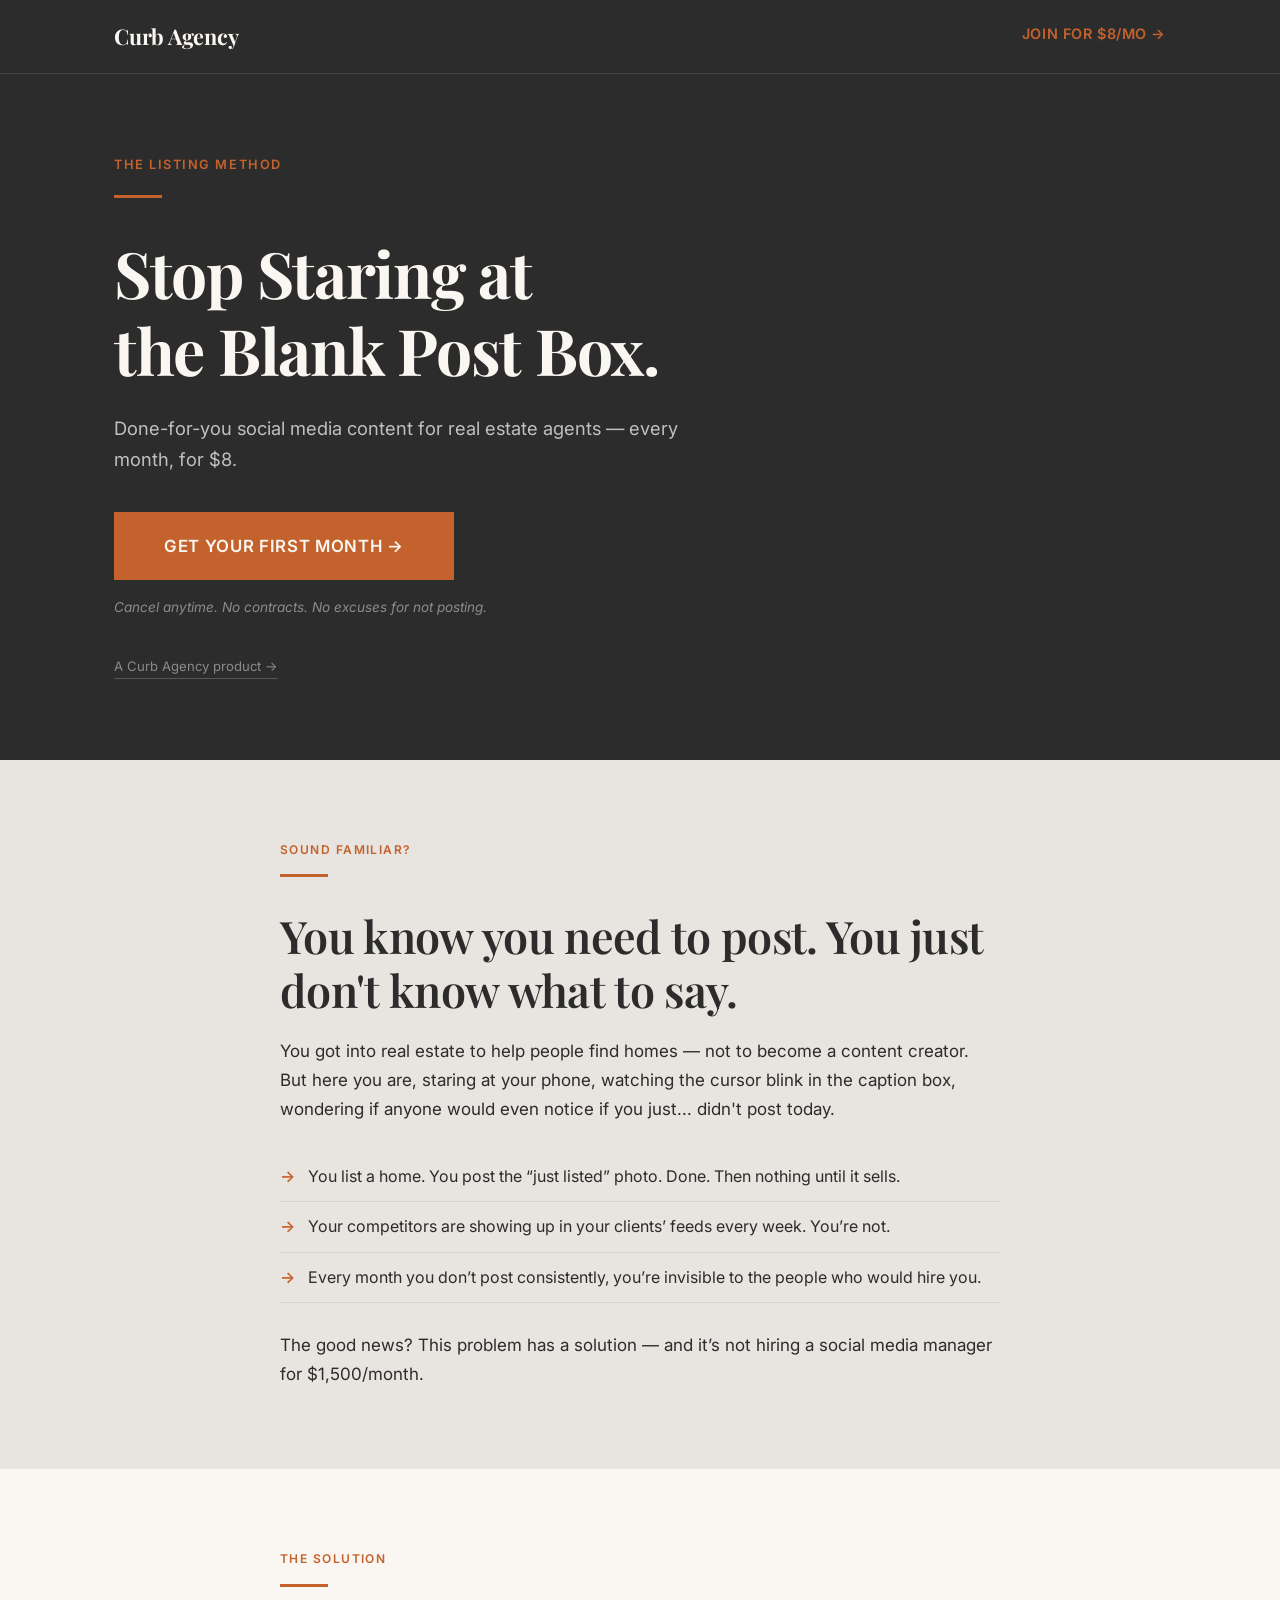
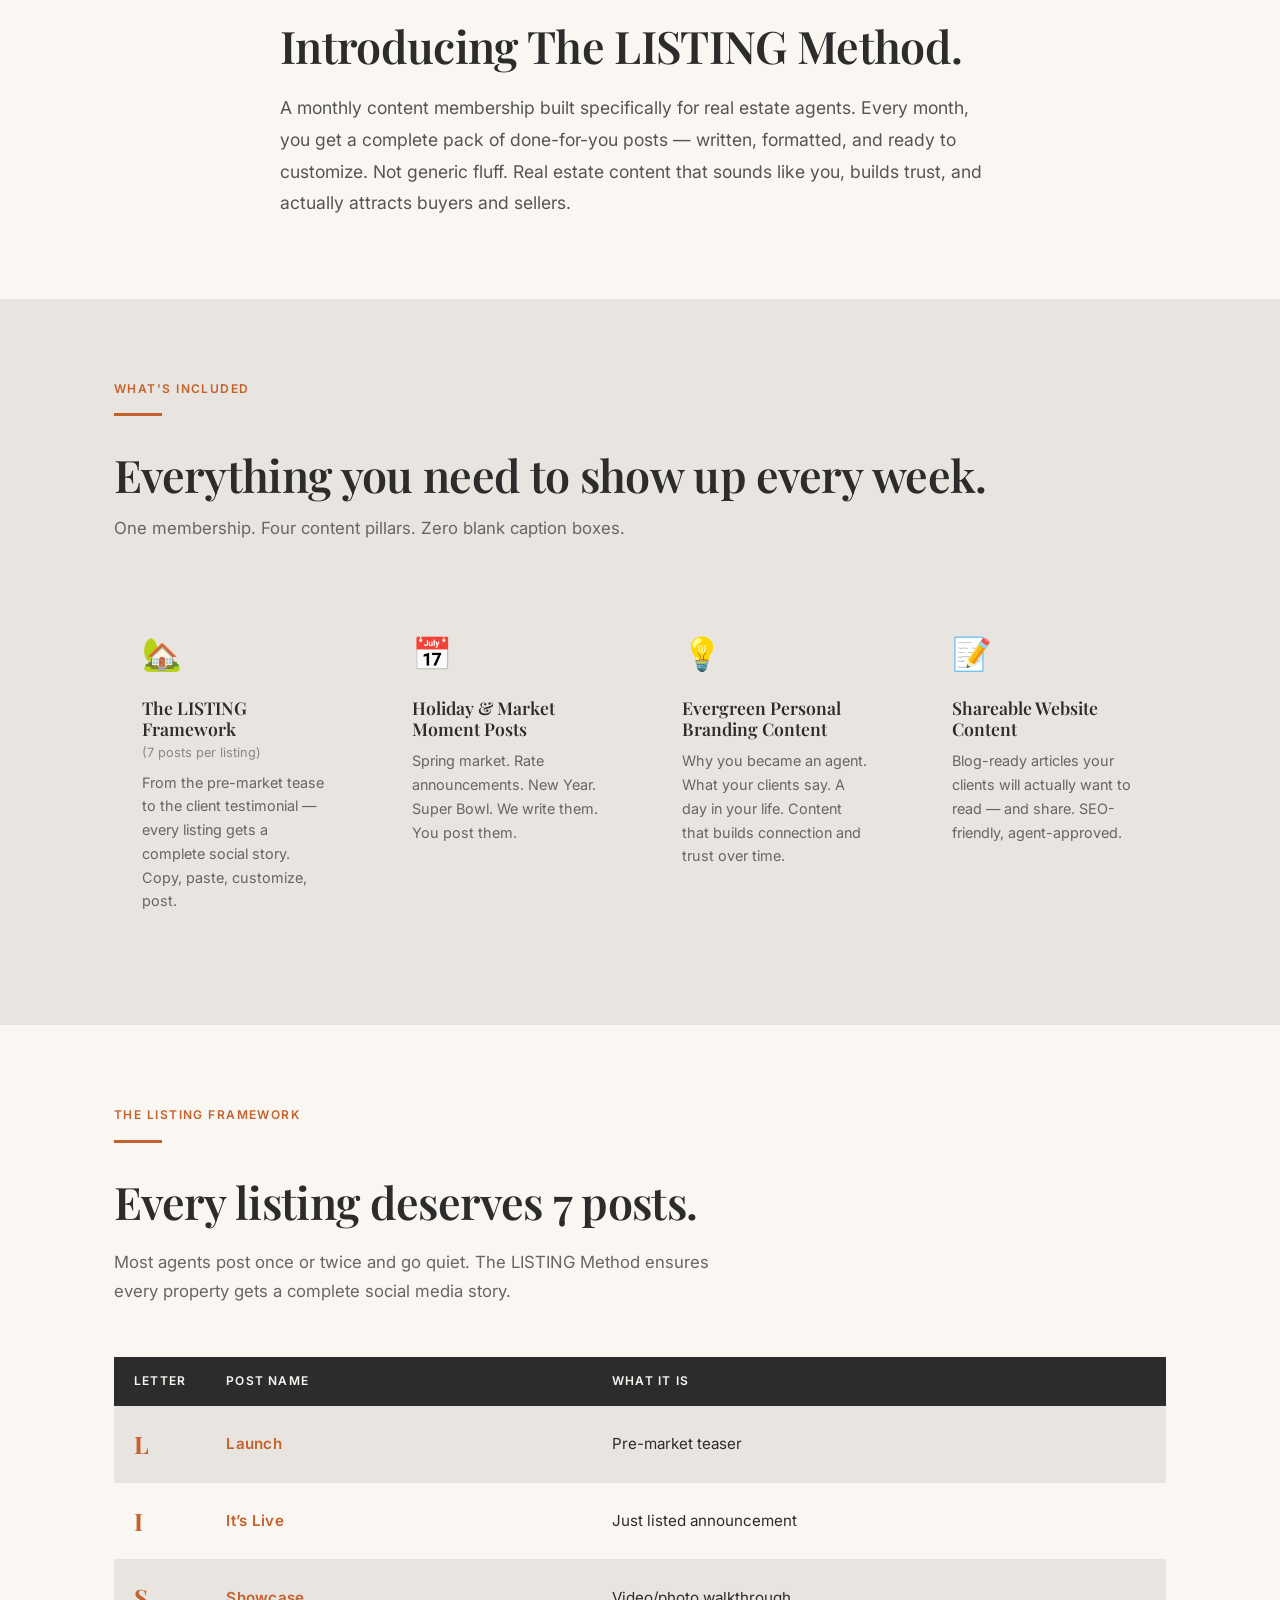
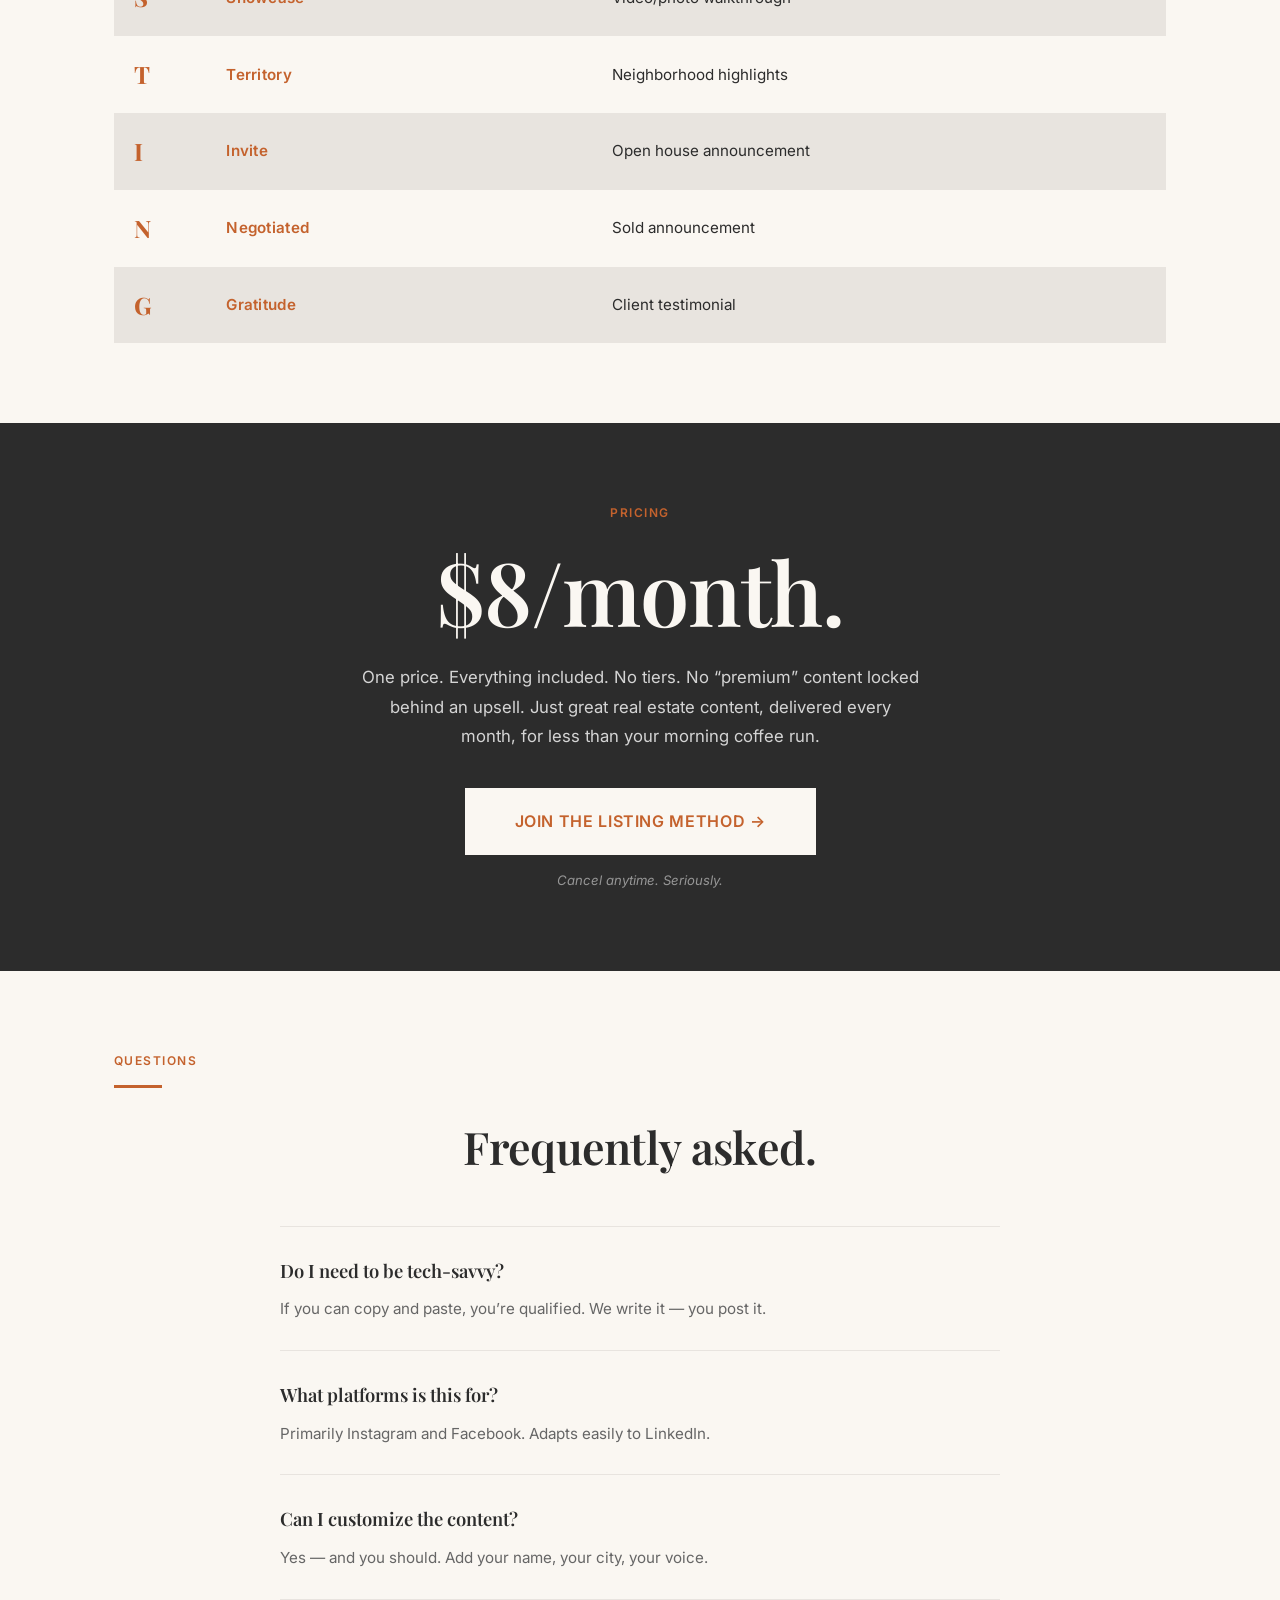
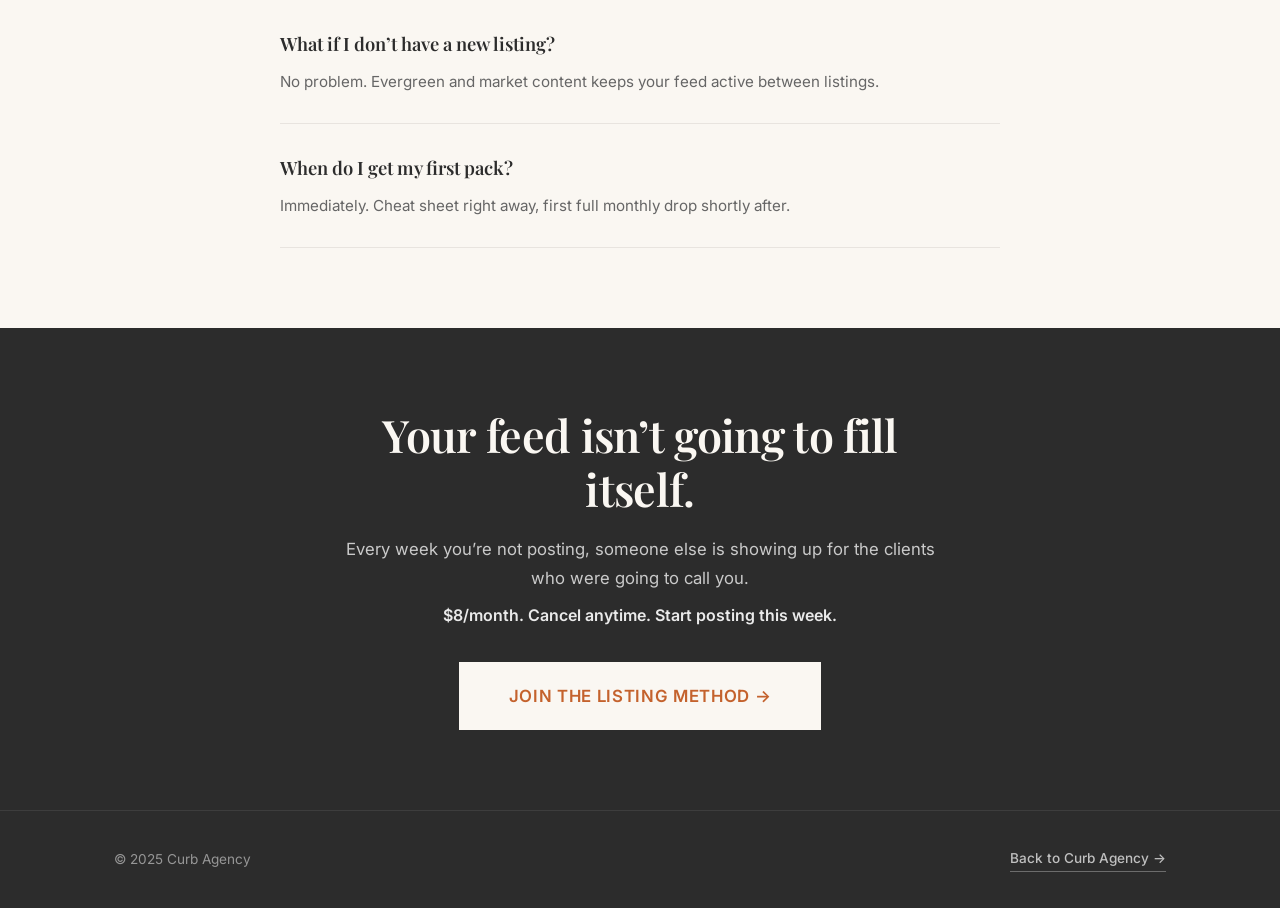
==== listing-method.html @ a420fe9f "Initial site — Curb Agency + The LISTING Method" ====
<!DOCTYPE html>
<html lang="en">
<head>
  <meta charset="UTF-8" />
  <meta name="viewport" content="width=device-width, initial-scale=1.0" />
  <title>The LISTING Method — $8/month Real Estate Content | Curb Agency</title>
  <meta name="description" content="Done-for-you social media content for real estate agents — every month, for $8. 7 posts per listing. Cancel anytime." />
  <link rel="stylesheet" href="styles.css" />
</head>
<body>

  <!-- ── Navigation ── -->
  <nav class="nav nav--dark">
    <div class="container">
      <div class="nav__inner">
        <a href="index.html" class="nav__logo">Curb Agency</a>
        <a href="#join" class="nav__link">Join for $8/mo &rarr;</a>
      </div>
    </div>
  </nav>

  <!-- ── Hero ── -->
  <section class="hero hero--product">
    <div class="container">
      <span class="hero__eyebrow">The LISTING Method</span>
      <div class="accent-line"></div>
      <h1>Stop Staring at<br>the Blank Post Box.</h1>
      <p class="hero__subhead">Done-for-you social media content for real estate agents — every month, for $8.</p>
      <a href="#join" class="btn btn-large">Get Your First Month &rarr;</a>
      <p class="hero__sub-copy">Cancel anytime. No contracts. No excuses for not posting.</p>
      <a href="index.html" class="hero__back-link">A Curb Agency product &rarr;</a>
    </div>
  </section>

  <!-- ── Problem ── -->
  <section class="section section--alt">
    <div class="container">
      <div class="text-container">
        <span class="section__label">Sound Familiar?</span>
        <div class="divider"></div>
        <h2 class="section__heading">You know you need to post. You just don't know what to say.</h2>
        <p>You got into real estate to help people find homes — not to become a content creator. But here you are, staring at your phone, watching the cursor blink in the caption box, wondering if anyone would even notice if you just... didn't post today.</p>

        <ul class="problem-list">
          <li>You list a home. You post the &ldquo;just listed&rdquo; photo. Done. Then nothing until it sells.</li>
          <li>Your competitors are showing up in your clients&rsquo; feeds every week. You&rsquo;re not.</li>
          <li>Every month you don&rsquo;t post consistently, you&rsquo;re invisible to the people who would hire you.</li>
        </ul>

        <p>The good news? This problem has a solution — and it&rsquo;s not hiring a social media manager for $1,500/month.</p>
      </div>
    </div>
  </section>

  <!-- ── Solution ── -->
  <section class="section section--cream">
    <div class="container">
      <div class="text-container">
        <span class="section__label">The Solution</span>
        <div class="divider"></div>
        <h2 class="section__heading">Introducing The LISTING Method.</h2>
        <p style="font-size: 1.1rem; line-height: 1.8; color: #555;">A monthly content membership built specifically for real estate agents. Every month, you get a complete pack of done-for-you posts — written, formatted, and ready to customize. Not generic fluff. Real estate content that sounds like you, builds trust, and actually attracts buyers and sellers.</p>
      </div>
    </div>
  </section>

  <!-- ── What You Get ── -->
  <section class="section section--alt">
    <div class="container">
      <span class="section__label">What's Included</span>
      <div class="divider"></div>
      <h2 class="section__heading" style="margin-bottom: 12px;">Everything you need to show up every week.</h2>
      <p class="section__subhead">One membership. Four content pillars. Zero blank caption boxes.</p>

      <div class="features-grid">
        <div class="feature-card">
          <span class="feature-card__emoji">🏡</span>
          <h3>The LISTING Framework<br><small style="font-family: var(--font-body); font-weight: 400; font-size: 0.8rem; color: #888;">(7 posts per listing)</small></h3>
          <p>From the pre-market tease to the client testimonial — every listing gets a complete social story. Copy, paste, customize, post.</p>
        </div>
        <div class="feature-card">
          <span class="feature-card__emoji">📅</span>
          <h3>Holiday &amp; Market Moment Posts</h3>
          <p>Spring market. Rate announcements. New Year. Super Bowl. We write them. You post them.</p>
        </div>
        <div class="feature-card">
          <span class="feature-card__emoji">💡</span>
          <h3>Evergreen Personal Branding Content</h3>
          <p>Why you became an agent. What your clients say. A day in your life. Content that builds connection and trust over time.</p>
        </div>
        <div class="feature-card">
          <span class="feature-card__emoji">📝</span>
          <h3>Shareable Website Content</h3>
          <p>Blog-ready articles your clients will actually want to read — and share. SEO-friendly, agent-approved.</p>
        </div>
      </div>
    </div>
  </section>

  <!-- ── Framework Table ── -->
  <section class="section section--cream">
    <div class="container">
      <span class="section__label">The LISTING Framework</span>
      <div class="divider"></div>
      <h2 class="section__heading">Every listing deserves 7 posts.</h2>
      <p class="section__subhead">Most agents post once or twice and go quiet. The LISTING Method ensures every property gets a complete social media story.</p>

      <div class="table-wrap">
        <table class="framework-table">
          <thead>
            <tr>
              <th style="width: 64px;">Letter</th>
              <th style="min-width: 160px;">Post Name</th>
              <th>What It Is</th>
            </tr>
          </thead>
          <tbody>
            <tr>
              <td class="td-letter">L</td>
              <td class="td-name">Launch</td>
              <td class="td-desc">Pre-market teaser</td>
            </tr>
            <tr>
              <td class="td-letter">I</td>
              <td class="td-name">It&rsquo;s Live</td>
              <td class="td-desc">Just listed announcement</td>
            </tr>
            <tr>
              <td class="td-letter">S</td>
              <td class="td-name">Showcase</td>
              <td class="td-desc">Video/photo walkthrough</td>
            </tr>
            <tr>
              <td class="td-letter">T</td>
              <td class="td-name">Territory</td>
              <td class="td-desc">Neighborhood highlights</td>
            </tr>
            <tr>
              <td class="td-letter">I</td>
              <td class="td-name">Invite</td>
              <td class="td-desc">Open house announcement</td>
            </tr>
            <tr>
              <td class="td-letter">N</td>
              <td class="td-name">Negotiated</td>
              <td class="td-desc">Sold announcement</td>
            </tr>
            <tr>
              <td class="td-letter">G</td>
              <td class="td-name">Gratitude</td>
              <td class="td-desc">Client testimonial</td>
            </tr>
          </tbody>
        </table>
      </div>
    </div>
  </section>

  <!-- ── Pricing ── -->
  <section class="section section--dark" id="join">
    <div class="container">
      <div class="pricing-block">
        <span class="section__label" style="color: var(--terracotta);">Pricing</span>
        <h2>$8/month.</h2>
        <p>One price. Everything included. No tiers. No &ldquo;premium&rdquo; content locked behind an upsell. Just great real estate content, delivered every month, for less than your morning coffee run.</p>
        <a href="#" class="btn btn-large">Join The LISTING Method &rarr;</a>
        <span class="pricing__sub">Cancel anytime. Seriously.</span>
      </div>
    </div>
  </section>

  <!-- ── FAQ ── -->
  <section class="section section--cream">
    <div class="container">
      <span class="section__label">Questions</span>
      <div class="divider"></div>
      <h2 class="section__heading" style="text-align: center; margin-bottom: 52px;">Frequently asked.</h2>

      <ul class="faq-list">
        <li class="faq-item">
          <p class="faq-question">Do I need to be tech-savvy?</p>
          <p class="faq-answer">If you can copy and paste, you&rsquo;re qualified. We write it — you post it.</p>
        </li>
        <li class="faq-item">
          <p class="faq-question">What platforms is this for?</p>
          <p class="faq-answer">Primarily Instagram and Facebook. Adapts easily to LinkedIn.</p>
        </li>
        <li class="faq-item">
          <p class="faq-question">Can I customize the content?</p>
          <p class="faq-answer">Yes — and you should. Add your name, your city, your voice.</p>
        </li>
        <li class="faq-item">
          <p class="faq-question">What if I don&rsquo;t have a new listing?</p>
          <p class="faq-answer">No problem. Evergreen and market content keeps your feed active between listings.</p>
        </li>
        <li class="faq-item">
          <p class="faq-question">When do I get my first pack?</p>
          <p class="faq-answer">Immediately. Cheat sheet right away, first full monthly drop shortly after.</p>
        </li>
      </ul>
    </div>
  </section>

  <!-- ── Final CTA ── -->
  <section class="section section--dark">
    <div class="container">
      <div class="final-cta">
        <h2>Your feed isn&rsquo;t going to fill itself.</h2>
        <p>Every week you&rsquo;re not posting, someone else is showing up for the clients who were going to call you.</p>
        <p class="price-line">$8/month. Cancel anytime. Start posting this week.</p>
        <a href="#join" class="btn btn-large">Join The LISTING Method &rarr;</a>
      </div>
    </div>
  </section>

  <!-- ── Footer ── -->
  <footer class="footer">
    <div class="container">
      <div class="footer__inner">
        <p>&copy; 2025 Curb Agency</p>
        <a href="index.html">Back to Curb Agency &rarr;</a>
      </div>
    </div>
  </footer>

</body>
</html>
---- styles.css ----
/* ============================================================
   CURB AGENCY — Shared Stylesheet
   Fonts: Playfair Display (headings) + Inter (body)
   ============================================================ */

@import url('https://fonts.googleapis.com/css2?family=Playfair+Display:ital,wght@0,400;0,600;0,700;1,400&family=Inter:wght@300;400;500;600&display=swap');

/* ── Reset & Base ── */
*, *::before, *::after {
  box-sizing: border-box;
  margin: 0;
  padding: 0;
}

:root {
  --terracotta: #C4622D;
  --cream: #FAF7F2;
  --charcoal: #2C2C2C;
  --light-gray: #E8E4DF;
  --terracotta-dark: #a8511f;

  --font-heading: 'Playfair Display', Georgia, serif;
  --font-body: 'Inter', system-ui, sans-serif;

  --section-pad-desktop: 80px;
  --section-pad-mobile: 48px;

  --max-width: 1100px;
  --text-width: 720px;
}

html {
  scroll-behavior: smooth;
}

body {
  font-family: var(--font-body);
  background-color: var(--cream);
  color: var(--charcoal);
  line-height: 1.7;
  font-size: 17px;
  -webkit-font-smoothing: antialiased;
}

img {
  max-width: 100%;
  display: block;
}

a {
  color: var(--terracotta);
  text-decoration: none;
}

a:hover {
  text-decoration: underline;
}

/* ── Layout Utilities ── */
.container {
  width: 100%;
  max-width: var(--max-width);
  margin: 0 auto;
  padding: 0 24px;
}

.text-container {
  max-width: var(--text-width);
  margin: 0 auto;
}

/* ── Typography ── */
h1, h2, h3, h4 {
  font-family: var(--font-heading);
  color: var(--charcoal);
  line-height: 1.2;
}

h1 {
  font-size: clamp(2.4rem, 5vw, 4rem);
  font-weight: 700;
  letter-spacing: -0.02em;
}

h2 {
  font-size: clamp(1.8rem, 3.5vw, 2.8rem);
  font-weight: 600;
  letter-spacing: -0.015em;
}

h3 {
  font-size: 1.25rem;
  font-weight: 600;
  font-family: var(--font-heading);
}

p {
  margin-bottom: 1rem;
  color: var(--charcoal);
}

p:last-child {
  margin-bottom: 0;
}

/* ── Buttons ── */
.btn {
  display: inline-block;
  font-family: var(--font-body);
  font-size: 0.95rem;
  font-weight: 600;
  letter-spacing: 0.04em;
  text-transform: uppercase;
  background-color: var(--terracotta);
  color: var(--cream);
  padding: 14px 32px;
  border-radius: 0;
  border: 2px solid var(--terracotta);
  cursor: pointer;
  transition: background-color 0.2s ease, color 0.2s ease;
  text-decoration: none;
}

.btn:hover {
  background-color: var(--terracotta-dark);
  border-color: var(--terracotta-dark);
  text-decoration: none;
  color: var(--cream);
}

.btn-outline {
  background-color: transparent;
  color: var(--terracotta);
  border: 2px solid var(--terracotta);
}

.btn-outline:hover {
  background-color: var(--terracotta);
  color: var(--cream);
}

.btn-large {
  font-size: 1.05rem;
  padding: 18px 48px;
}

/* ── Navigation ── */
.nav {
  position: sticky;
  top: 0;
  z-index: 100;
  background-color: var(--cream);
  border-bottom: 1px solid var(--light-gray);
  padding: 18px 0;
}

.nav__inner {
  display: flex;
  align-items: center;
  justify-content: space-between;
}

.nav__logo {
  font-family: var(--font-heading);
  font-size: 1.35rem;
  font-weight: 700;
  color: var(--charcoal);
  letter-spacing: -0.01em;
  text-decoration: none;
}

.nav__logo:hover {
  color: var(--terracotta);
  text-decoration: none;
}

.nav__link {
  font-family: var(--font-body);
  font-size: 0.9rem;
  font-weight: 600;
  letter-spacing: 0.04em;
  text-transform: uppercase;
  color: var(--terracotta);
  text-decoration: none;
  border-bottom: 2px solid transparent;
  padding-bottom: 2px;
  transition: border-color 0.2s;
}

.nav__link:hover {
  border-color: var(--terracotta);
  text-decoration: none;
}

/* ── Hero ── */
.hero {
  background-color: var(--cream);
  padding: var(--section-pad-desktop) 0;
  border-bottom: 1px solid var(--light-gray);
}

.hero__eyebrow {
  font-family: var(--font-body);
  font-size: 0.8rem;
  font-weight: 600;
  letter-spacing: 0.12em;
  text-transform: uppercase;
  color: var(--terracotta);
  margin-bottom: 20px;
  display: block;
}

.hero h1 {
  margin-bottom: 24px;
}

.hero__subhead {
  font-size: 1.15rem;
  line-height: 1.7;
  color: #555;
  max-width: 580px;
  margin-bottom: 36px;
}

.hero__sub-copy {
  font-size: 0.85rem;
  color: #888;
  margin-top: 16px;
  font-style: italic;
}

/* ── Sections ── */
.section {
  padding: var(--section-pad-desktop) 0;
}

.section--alt {
  background-color: var(--light-gray);
}

.section--dark {
  background-color: var(--charcoal);
  color: var(--cream);
}

.section--dark h2,
.section--dark h3,
.section--dark p {
  color: var(--cream);
}

.section--cream {
  background-color: var(--cream);
}

.section__label {
  font-family: var(--font-body);
  font-size: 0.75rem;
  font-weight: 600;
  letter-spacing: 0.12em;
  text-transform: uppercase;
  color: var(--terracotta);
  margin-bottom: 14px;
  display: block;
}

.section__heading {
  margin-bottom: 20px;
}

.section__subhead {
  font-size: 1.05rem;
  color: #666;
  max-width: 600px;
  margin-bottom: 52px;
  line-height: 1.7;
}

.section--dark .section__subhead {
  color: rgba(255,255,255,0.7);
}

/* ── Product Card ── */
.products-grid {
  display: grid;
  grid-template-columns: repeat(auto-fit, minmax(300px, 1fr));
  gap: 32px;
  margin-top: 52px;
}

.product-card {
  background-color: var(--cream);
  border: 1px solid var(--light-gray);
  padding: 40px 36px;
  transition: transform 0.2s ease, box-shadow 0.2s ease;
}

.product-card:hover {
  transform: translateY(-3px);
  box-shadow: 0 12px 40px rgba(0,0,0,0.08);
}

.section--alt .product-card {
  background-color: white;
}

.product-card__label {
  font-size: 0.75rem;
  font-weight: 600;
  letter-spacing: 0.1em;
  text-transform: uppercase;
  color: var(--terracotta);
  margin-bottom: 14px;
  display: block;
}

.product-card h3 {
  font-size: 1.5rem;
  margin-bottom: 14px;
}

.product-card p {
  font-size: 0.95rem;
  color: #666;
  margin-bottom: 28px;
  line-height: 1.7;
}

/* ── About / Why ── */
.about__body {
  font-size: 1.1rem;
  line-height: 1.8;
  max-width: 640px;
  color: #555;
}

/* ── Feature Cards ── */
.features-grid {
  display: grid;
  grid-template-columns: repeat(auto-fit, minmax(240px, 1fr));
  gap: 28px;
  margin-top: 0;
}

.feature-card {
  background-color: var(--light-gray);
  padding: 32px 28px;
}

.feature-card__emoji {
  font-size: 2rem;
  margin-bottom: 16px;
  display: block;
}

.feature-card h3 {
  font-size: 1.1rem;
  margin-bottom: 10px;
  font-family: var(--font-heading);
}

.feature-card p {
  font-size: 0.9rem;
  color: #666;
  line-height: 1.65;
}

/* ── Framework Table ── */
.framework-table {
  width: 100%;
  border-collapse: collapse;
  margin-top: 0;
  font-family: var(--font-body);
}

.framework-table thead th {
  font-size: 0.75rem;
  font-weight: 600;
  letter-spacing: 0.1em;
  text-transform: uppercase;
  padding: 14px 20px;
  text-align: left;
  background-color: var(--charcoal);
  color: var(--cream);
}

.framework-table tbody tr:nth-child(odd) {
  background-color: var(--light-gray);
}

.framework-table tbody tr:nth-child(even) {
  background-color: var(--cream);
}

.framework-table td {
  padding: 18px 20px;
  vertical-align: middle;
}

.framework-table .td-letter {
  font-family: var(--font-heading);
  font-size: 1.5rem;
  font-weight: 700;
  color: var(--terracotta);
  width: 60px;
  min-width: 60px;
}

.framework-table .td-name {
  font-weight: 600;
  color: var(--terracotta);
  font-size: 0.95rem;
  letter-spacing: 0.02em;
  min-width: 160px;
  padding-right: 12px;
}

.framework-table .td-desc {
  color: var(--charcoal);
  font-size: 0.95rem;
}

/* ── Pricing ── */
.pricing-block {
  text-align: center;
  max-width: 560px;
  margin: 0 auto;
}

.pricing-block h2 {
  font-size: clamp(3rem, 8vw, 5.5rem);
  color: var(--cream);
  margin-bottom: 20px;
}

.pricing-block p {
  font-size: 1.05rem;
  color: rgba(255,255,255,0.8);
  margin-bottom: 36px;
  line-height: 1.75;
}

.pricing-block .btn {
  background-color: var(--cream);
  color: var(--terracotta);
  border-color: var(--cream);
  font-size: 1rem;
}

.pricing-block .btn:hover {
  background-color: var(--light-gray);
  border-color: var(--light-gray);
  color: var(--terracotta);
}

.pricing__sub {
  display: block;
  font-size: 0.82rem;
  color: rgba(255,255,255,0.5);
  margin-top: 14px;
  font-style: italic;
}

/* ── FAQ ── */
.faq-list {
  list-style: none;
  max-width: var(--text-width);
  margin: 0 auto;
}

.faq-item {
  border-top: 1px solid var(--light-gray);
  padding: 28px 0;
}

.faq-item:last-child {
  border-bottom: 1px solid var(--light-gray);
}

.faq-question {
  font-family: var(--font-heading);
  font-size: 1.15rem;
  font-weight: 600;
  color: var(--charcoal);
  margin-bottom: 10px;
}

.faq-answer {
  font-size: 0.95rem;
  color: #666;
  line-height: 1.7;
}

/* ── Problem Section ── */
.problem-list {
  list-style: none;
  margin: 28px 0 28px 0;
}

.problem-list li {
  padding: 12px 0 12px 28px;
  position: relative;
  font-size: 1rem;
  color: var(--charcoal);
  border-bottom: 1px solid rgba(255,255,255,0.15);
  line-height: 1.6;
}

.section--alt .problem-list li {
  border-bottom-color: rgba(0,0,0,0.08);
}

.problem-list li::before {
  content: "→";
  position: absolute;
  left: 0;
  color: var(--terracotta);
  font-weight: 600;
}

/* ── Final CTA ── */
.final-cta {
  text-align: center;
  max-width: 600px;
  margin: 0 auto;
}

.final-cta h2 {
  color: var(--cream);
  margin-bottom: 20px;
}

.final-cta p {
  color: rgba(255,255,255,0.75);
  font-size: 1.05rem;
  margin-bottom: 10px;
  line-height: 1.7;
}

.final-cta .price-line {
  font-weight: 600;
  color: rgba(255,255,255,0.9);
  font-size: 1rem;
  margin-bottom: 32px;
}

.final-cta .btn {
  background-color: var(--cream);
  color: var(--terracotta);
  border-color: var(--cream);
}

.final-cta .btn:hover {
  background-color: var(--light-gray);
  border-color: var(--light-gray);
  color: var(--terracotta);
}

/* ── Footer ── */
.footer {
  background-color: var(--charcoal);
  color: rgba(255,255,255,0.6);
  padding: 36px 0;
  border-top: 1px solid rgba(255,255,255,0.08);
}

.footer__inner {
  display: flex;
  align-items: center;
  justify-content: space-between;
  flex-wrap: wrap;
  gap: 12px;
}

.footer p {
  font-size: 0.85rem;
  color: rgba(255,255,255,0.5);
  margin: 0;
}

.footer a {
  font-size: 0.85rem;
  color: rgba(255,255,255,0.7);
  font-weight: 500;
  text-decoration: none;
  border-bottom: 1px solid rgba(255,255,255,0.3);
  padding-bottom: 1px;
  transition: color 0.2s, border-color 0.2s;
}

.footer a:hover {
  color: var(--cream);
  border-color: var(--cream);
  text-decoration: none;
}

/* ── Hero accent line ── */
.accent-line {
  display: inline-block;
  width: 48px;
  height: 3px;
  background-color: var(--terracotta);
  margin-bottom: 28px;
}

/* ── Divider ── */
.divider {
  width: 48px;
  height: 3px;
  background-color: var(--terracotta);
  margin: 0 0 32px 0;
}

.divider--center {
  margin: 0 auto 32px auto;
}

/* ── Subpage hero variant ── */
.hero--product {
  background-color: var(--charcoal);
  border-bottom: none;
}

.hero--product h1 {
  color: var(--cream);
}

.hero--product .hero__subhead {
  color: rgba(255,255,255,0.7);
}

.hero--product .hero__eyebrow {
  color: var(--terracotta);
}

.hero--product .hero__sub-copy {
  color: rgba(255,255,255,0.45);
}

.hero--product .hero__back-link {
  font-size: 0.82rem;
  color: rgba(255,255,255,0.45);
  text-decoration: none;
  margin-top: 20px;
  display: inline-block;
  border-bottom: 1px solid rgba(255,255,255,0.2);
  padding-bottom: 1px;
}

.hero--product .hero__back-link:hover {
  color: rgba(255,255,255,0.8);
  text-decoration: none;
}

/* ── Nav variant for dark pages ── */
.nav--dark {
  background-color: var(--charcoal);
  border-bottom-color: rgba(255,255,255,0.1);
}

.nav--dark .nav__logo {
  color: var(--cream);
}

.nav--dark .nav__logo:hover {
  color: var(--terracotta);
}

.nav--dark .nav__link {
  color: var(--terracotta);
}

/* ── Table wrap for mobile ── */
.table-wrap {
  overflow-x: auto;
  -webkit-overflow-scrolling: touch;
}

/* ── Responsive ── */
@media (max-width: 768px) {
  :root {
    --section-pad-desktop: var(--section-pad-mobile);
  }

  h1 {
    font-size: 2.2rem;
  }

  h2 {
    font-size: 1.8rem;
  }

  .hero {
    padding: var(--section-pad-mobile) 0;
  }

  .nav__inner {
    gap: 12px;
  }

  .nav__logo {
    font-size: 1.15rem;
  }

  .features-grid {
    grid-template-columns: 1fr;
  }

  .products-grid {
    grid-template-columns: 1fr;
  }

  .footer__inner {
    flex-direction: column;
    text-align: center;
  }

  .btn-large {
    padding: 16px 32px;
    font-size: 0.95rem;
  }

  .framework-table .td-letter {
    width: 40px;
    min-width: 40px;
    font-size: 1.2rem;
  }

  .framework-table td {
    padding: 14px 12px;
  }

  .framework-table .td-name {
    min-width: 110px;
  }
}

@media (max-width: 480px) {
  .container {
    padding: 0 18px;
  }

  .product-card {
    padding: 28px 22px;
  }

  .feature-card {
    padding: 24px 20px;
  }
}
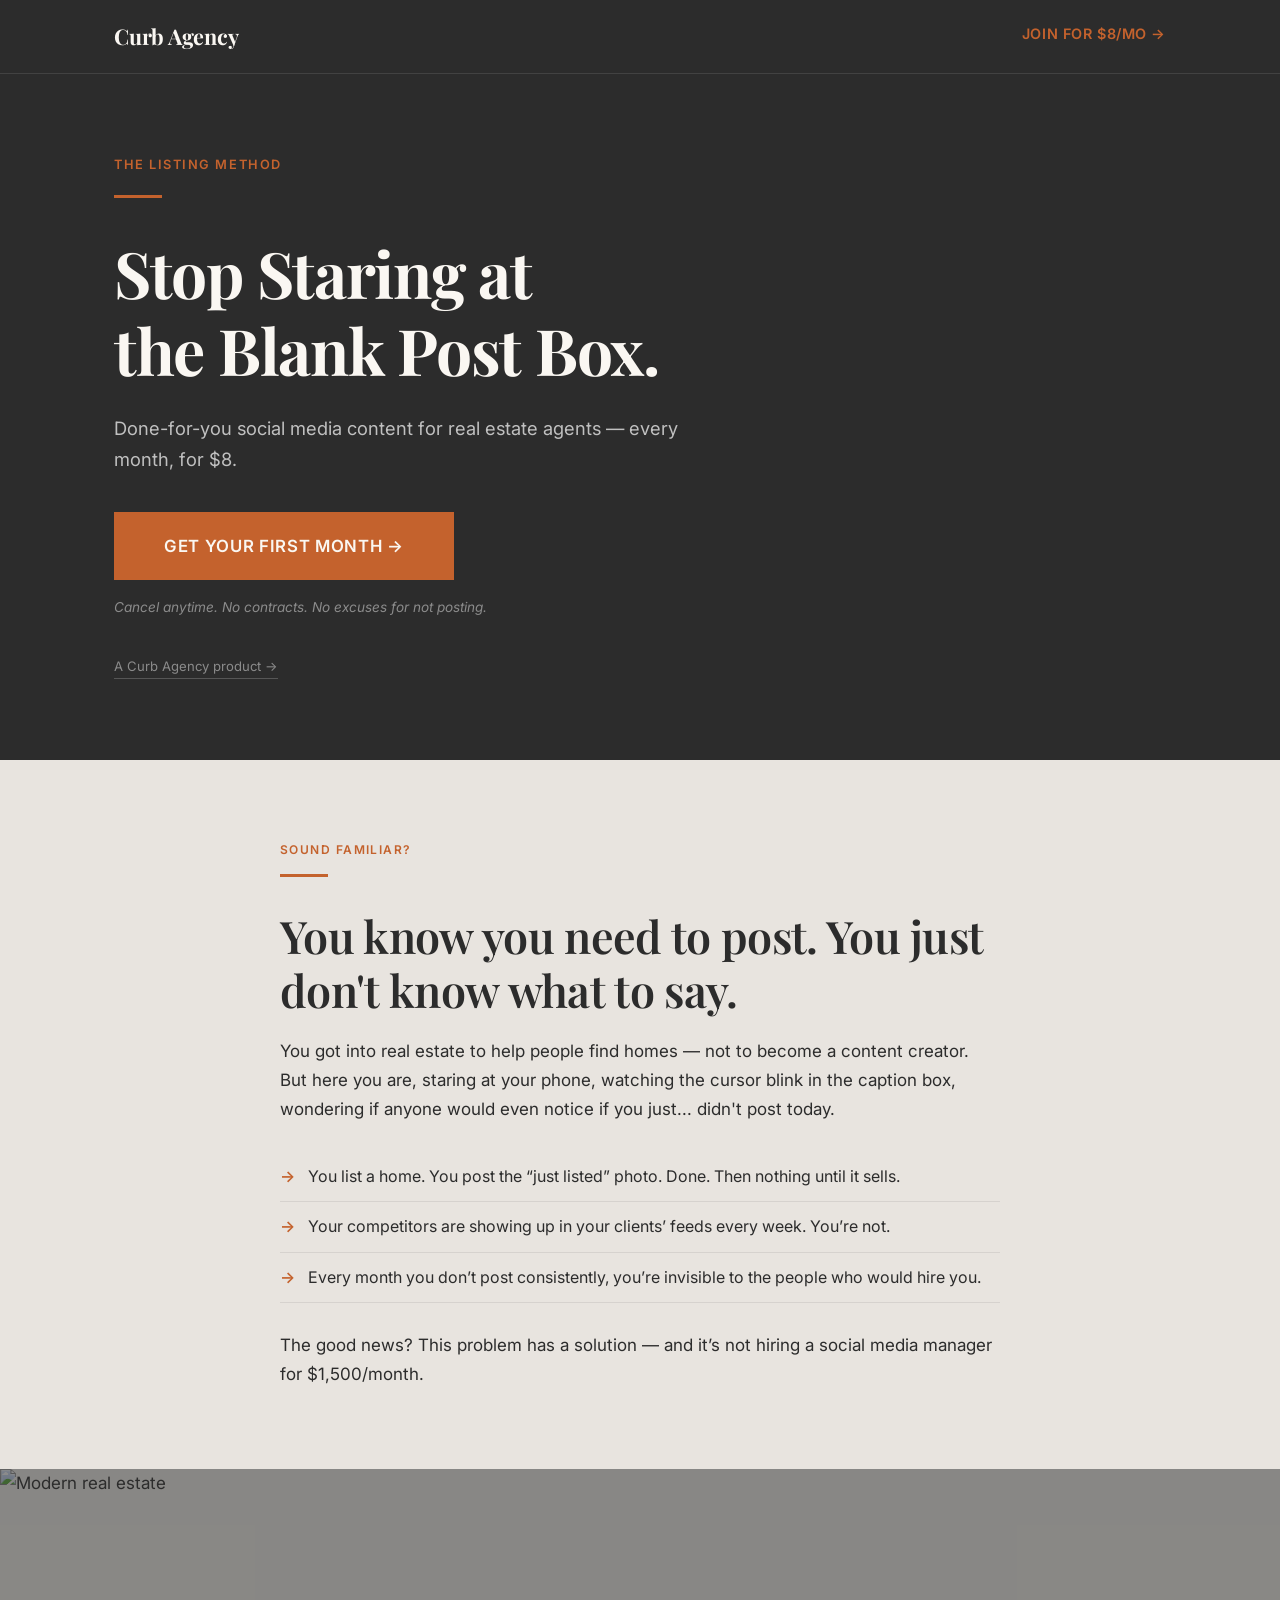
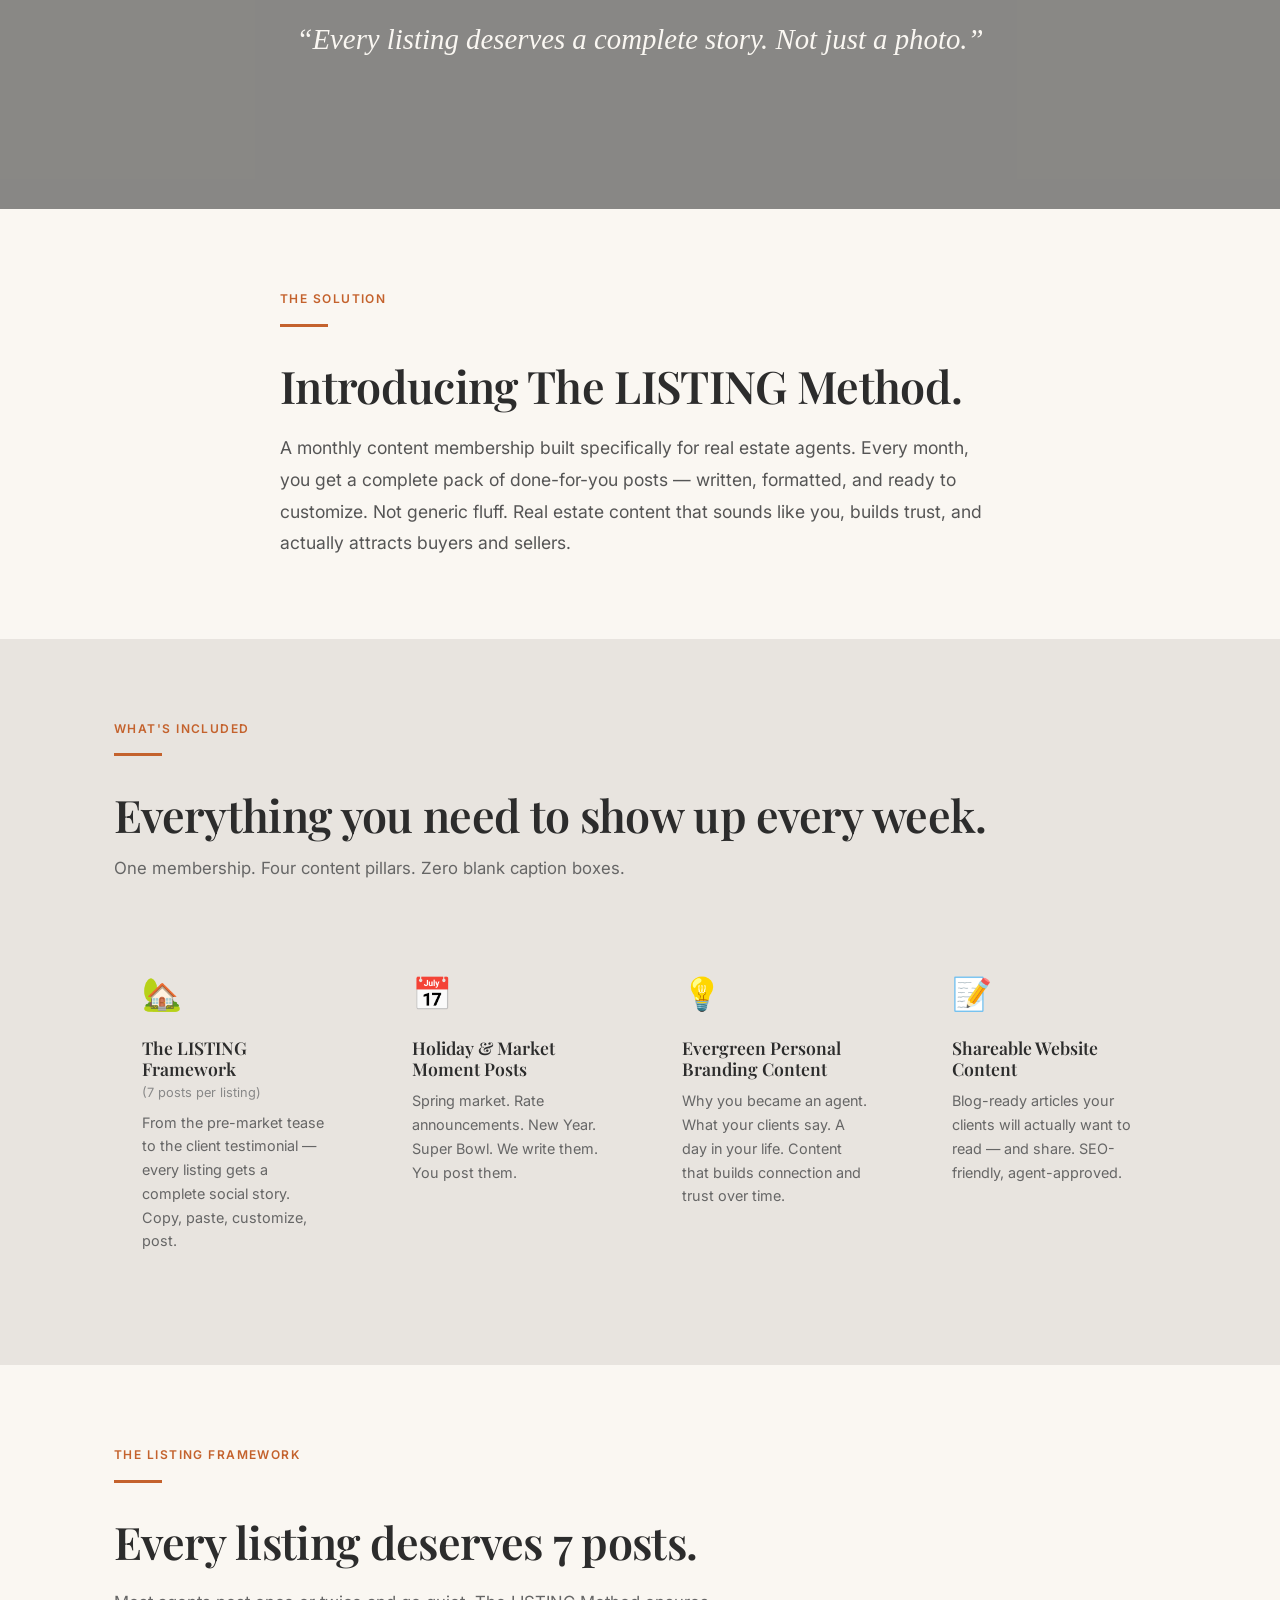
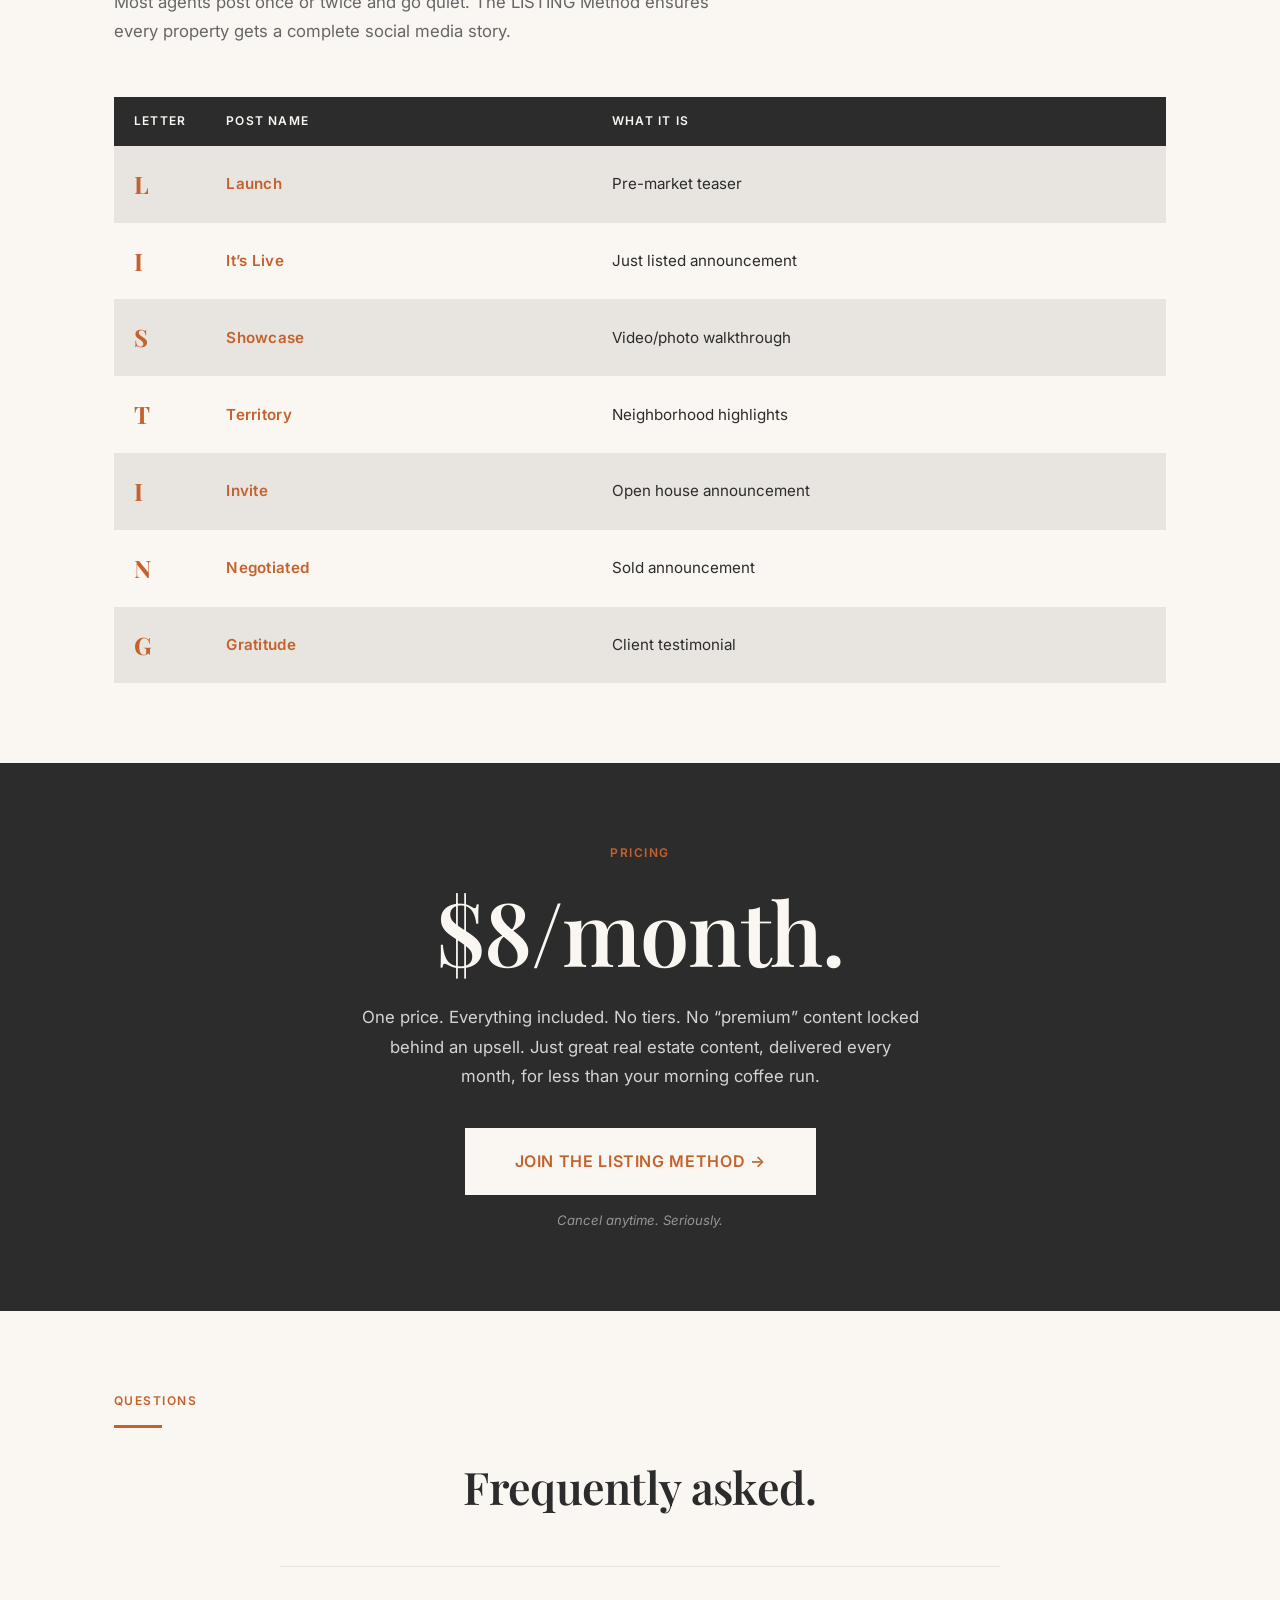
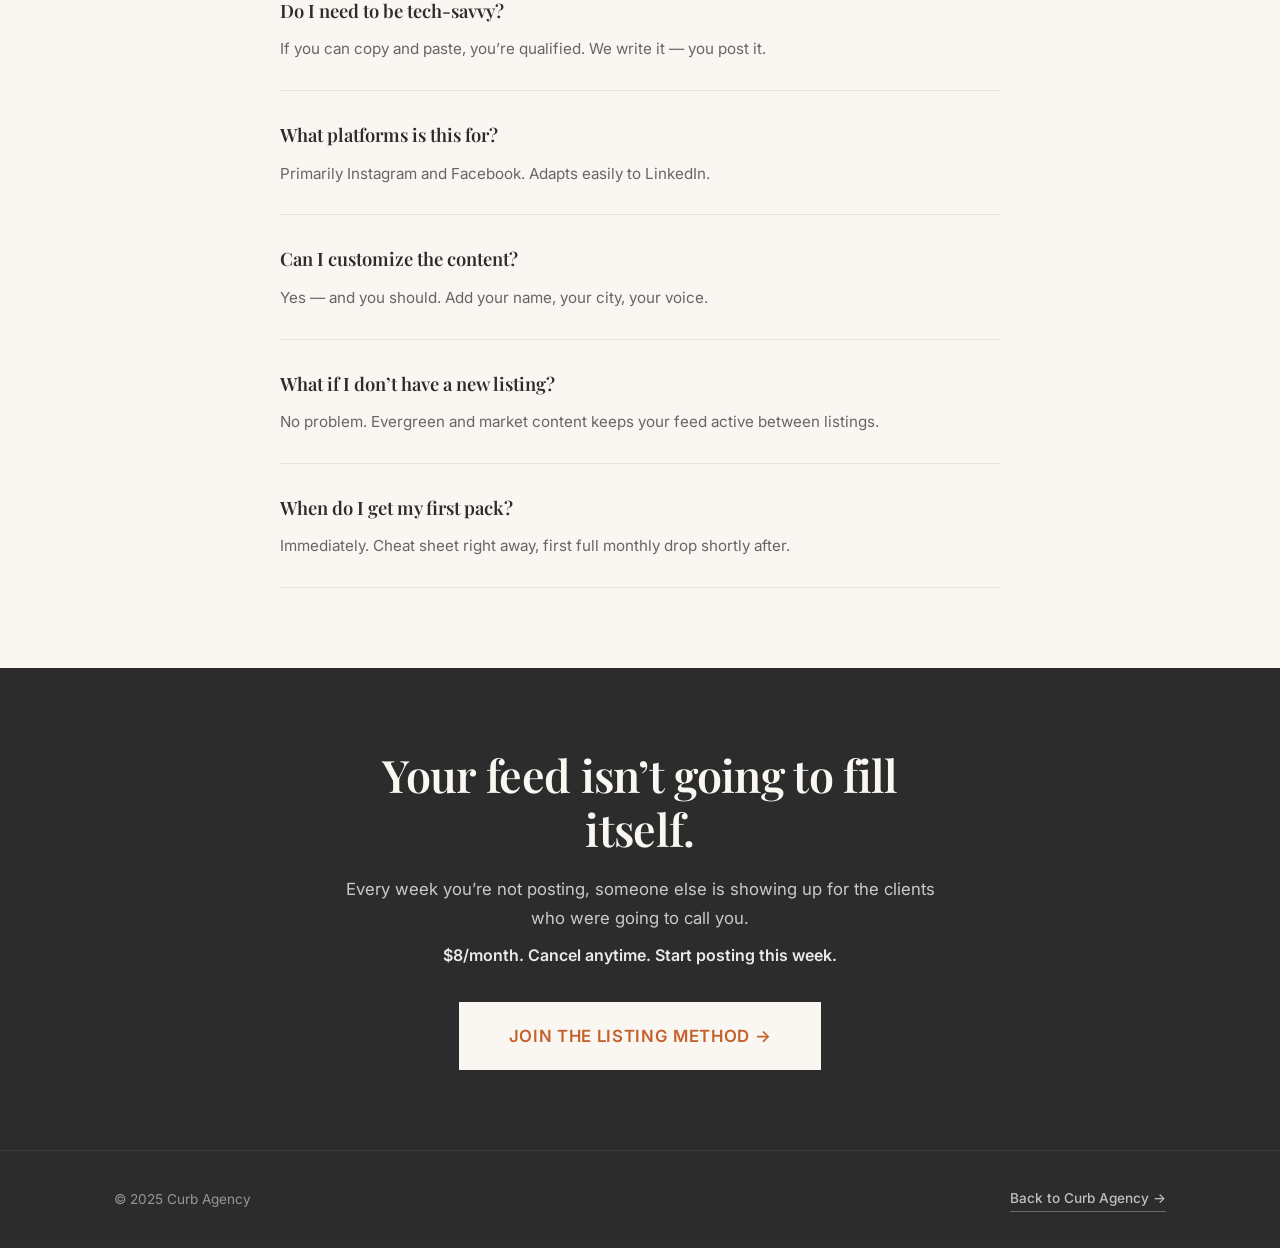
==== commit 413bd1ed: "Add imagery — hero split layout, background image, pull-quote breaks" ====
--- a/listing-method.html
+++ b/listing-method.html
@@ -20,8 +20,9 @@
   </nav>
 
   <!-- ── Hero ── -->
-  <section class="hero hero--product">
-    <div class="container">
+  <section class="hero hero--product hero--bg-image" style="background-image: url('https://images.unsplash.com/photo-1582407947304-fd86f028f716?w=1600&q=80&fit=crop&crop=center');">
+    <div class="hero--bg-image__overlay"></div>
+    <div class="container" style="position:relative; z-index:2;">
       <span class="hero__eyebrow">The LISTING Method</span>
       <div class="accent-line"></div>
       <h1>Stop Staring at<br>the Blank Post Box.</h1>
@@ -52,6 +53,14 @@
     </div>
   </section>
 
+  <!-- ── Image Break ── -->
+  <div class="image-break">
+    <img src="https://images.unsplash.com/photo-1486406146926-c627a92ad1ab?w=1400&q=80&fit=crop&crop=center" alt="Modern real estate" loading="lazy" />
+    <div class="image-break__overlay">
+      <p class="image-break__quote">&ldquo;Every listing deserves a complete story. Not just a photo.&rdquo;</p>
+    </div>
+  </div>
+
   <!-- ── Solution ── -->
   <section class="section section--cream">
     <div class="container">
--- a/styles.css
+++ b/styles.css
@@ -676,12 +676,112 @@
   -webkit-overflow-scrolling: touch;
 }
 
+/* ── Hero Split Layout ── */
+.hero--split {
+  padding: 0;
+  overflow: hidden;
+}
+
+.hero__split-inner {
+  display: grid;
+  grid-template-columns: 1fr 1fr;
+  min-height: 600px;
+  align-items: stretch;
+}
+
+.hero__split-text {
+  padding: 80px 48px 80px 24px;
+  display: flex;
+  flex-direction: column;
+  justify-content: center;
+}
+
+.hero__split-image {
+  overflow: hidden;
+  position: relative;
+}
+
+.hero__split-image img {
+  width: 100%;
+  height: 100%;
+  object-fit: cover;
+  display: block;
+}
+
+/* ── Hero Background Image ── */
+.hero--bg-image {
+  position: relative;
+  background-size: cover;
+  background-position: center;
+  background-repeat: no-repeat;
+}
+
+.hero--bg-image__overlay {
+  position: absolute;
+  inset: 0;
+  background: rgba(44, 44, 44, 0.78);
+  z-index: 1;
+}
+
+/* ── Image Break ── */
+.image-break {
+  position: relative;
+  height: 340px;
+  overflow: hidden;
+}
+
+.image-break img {
+  width: 100%;
+  height: 100%;
+  object-fit: cover;
+  object-position: center;
+  display: block;
+}
+
+.image-break__overlay {
+  position: absolute;
+  inset: 0;
+  background: rgba(44, 44, 44, 0.55);
+  display: flex;
+  align-items: center;
+  justify-content: center;
+  padding: 24px;
+}
+
+.image-break__quote {
+  font-family: var(--font-heading);
+  font-size: clamp(1.2rem, 3vw, 1.8rem);
+  font-style: italic;
+  color: var(--cream);
+  text-align: center;
+  max-width: 720px;
+  line-height: 1.5;
+  margin: 0;
+}
+
 /* ── Responsive ── */
 @media (max-width: 768px) {
   :root {
     --section-pad-desktop: var(--section-pad-mobile);
   }
 
+  .hero--split .hero__split-inner {
+    grid-template-columns: 1fr;
+    min-height: auto;
+  }
+
+  .hero__split-text {
+    padding: 48px 24px;
+  }
+
+  .hero__split-image {
+    height: 280px;
+  }
+
+  .image-break {
+    height: 220px;
+  }
+
   h1 {
     font-size: 2.2rem;
   }
